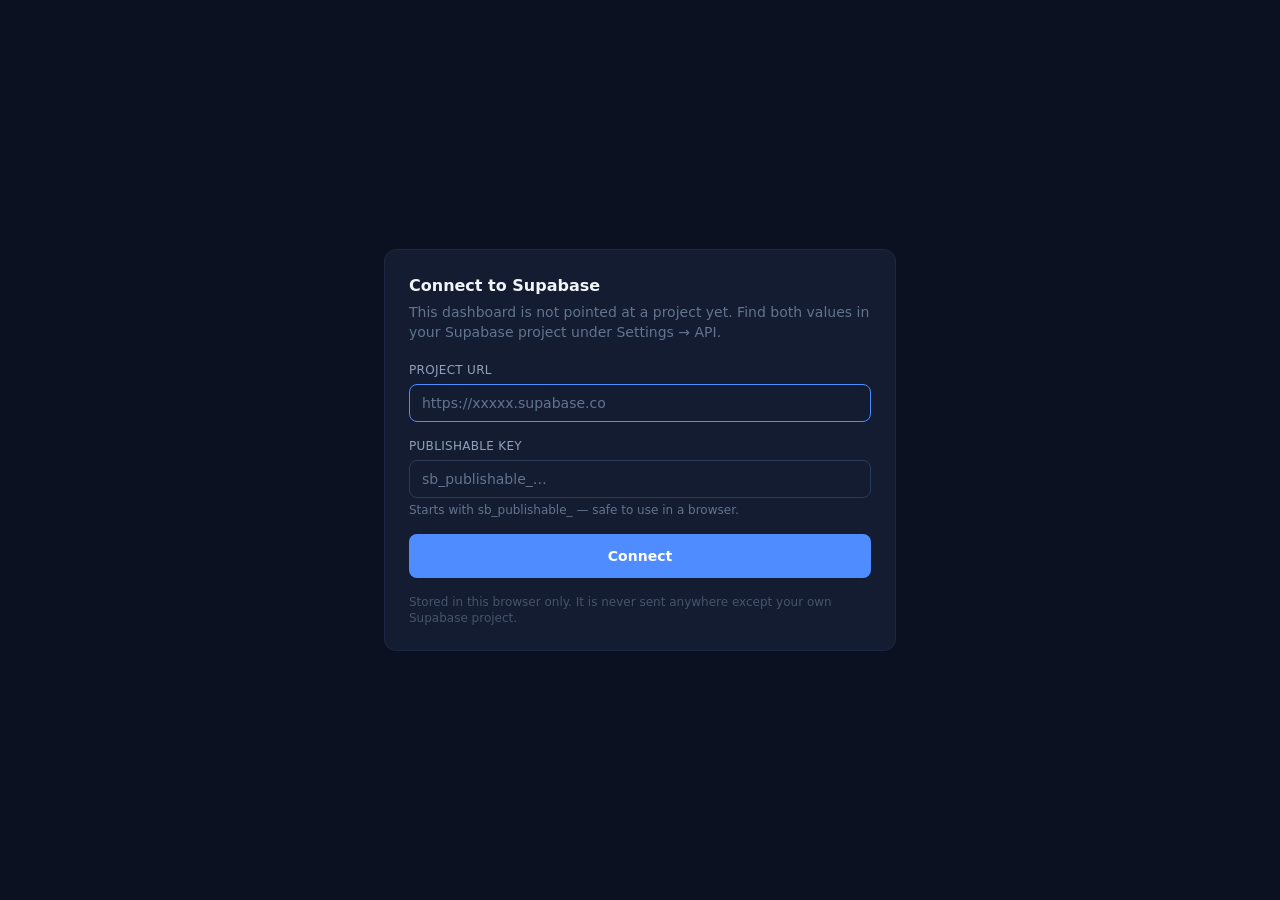
==== admin.html @ 42f09c5c "Deploy ProjectDrex AMS web build Co-Authored-By: Claude Opus 5 <noreply@anthropic.com>" ====
<!doctype html>
<html lang="en">
  <head>
    <meta charset="UTF-8" />
    <meta name="viewport" content="width=device-width, initial-scale=1.0" />
    <meta
      http-equiv="Content-Security-Policy"
      content="default-src 'self'; script-src 'self'; style-src 'self' 'unsafe-inline'; connect-src 'self' https://*.supabase.co wss://*.supabase.co; img-src 'self' data:;"
    />
    <title>ProjectDrex AMS — Admin</title>
    <script type="module" crossorigin src="./assets/main-Djv8rd4Y.js"></script>
    <link rel="stylesheet" crossorigin href="./assets/main-B3qZ2NRQ.css">
  </head>
  <body data-ams-mode="admin">
    <div id="root"></div>
  </body>
</html>
---- assets/main-B3qZ2NRQ.css ----
/*! tailwindcss v4.3.3 | MIT License | https://tailwindcss.com */
@layer properties{@supports (((-webkit-hyphens:none)) and (not (margin-trim:inline))) or ((-moz-orient:inline) and (not (color:rgb(from red r g b)))){*,:before,:after,::backdrop{--tw-space-y-reverse:0;--tw-border-style:solid;--tw-font-weight:initial;--tw-tracking:initial}}}@layer theme{:root,:host{--font-sans:"Inter", system-ui, -apple-system, "Segoe UI", sans-serif;--font-mono:ui-monospace, SFMono-Regular, Menlo, Monaco, Consolas, "Liberation Mono", "Courier New", monospace;--color-amber-200:oklch(92.4% .12 95.746);--color-amber-300:oklch(87.9% .169 91.605);--color-amber-400:oklch(82.8% .189 84.429);--color-amber-800:oklch(47.3% .137 46.201);--color-amber-950:oklch(27.9% .077 45.635);--color-emerald-200:oklch(90.5% .093 164.15);--color-emerald-300:oklch(84.5% .143 164.978);--color-emerald-400:oklch(76.5% .177 163.223);--color-emerald-500:oklch(69.6% .17 162.48);--color-emerald-600:oklch(59.6% .145 163.225);--color-emerald-800:oklch(43.2% .095 166.913);--color-emerald-950:oklch(26.2% .051 172.552);--color-sky-200:oklch(90.1% .058 230.902);--color-sky-300:oklch(82.8% .111 230.318);--color-sky-800:oklch(44.3% .11 240.79);--color-sky-950:oklch(29.3% .066 243.157);--color-rose-200:oklch(89.2% .058 10.001);--color-rose-400:oklch(71.2% .194 13.428);--color-rose-500:oklch(64.5% .246 16.439);--color-rose-600:oklch(58.6% .253 17.585);--color-rose-800:oklch(45.5% .188 13.697);--color-rose-950:oklch(27.1% .105 12.094);--color-slate-100:oklch(96.8% .007 247.896);--color-slate-200:oklch(92.9% .013 255.508);--color-slate-300:oklch(86.9% .022 252.894);--color-slate-400:oklch(70.4% .04 256.788);--color-slate-500:oklch(55.4% .046 257.417);--color-slate-600:oklch(44.6% .043 257.281);--color-slate-700:oklch(37.2% .044 257.287);--color-slate-800:oklch(27.9% .041 260.031);--color-black:#000;--color-white:#fff;--spacing:.25rem;--container-sm:24rem;--container-md:28rem;--container-lg:32rem;--container-2xl:42rem;--text-xs:.75rem;--text-xs--line-height:calc(1 / .75);--text-sm:.875rem;--text-sm--line-height:calc(1.25 / .875);--text-base:1rem;--text-base--line-height:calc(1.5 / 1);--text-lg:1.125rem;--text-lg--line-height:calc(1.75 / 1.125);--text-2xl:1.5rem;--text-2xl--line-height:calc(2 / 1.5);--text-3xl:1.875rem;--text-3xl--line-height:calc(2.25 / 1.875);--text-6xl:3.75rem;--text-6xl--line-height:1;--font-weight-light:300;--font-weight-medium:500;--font-weight-semibold:600;--font-weight-bold:700;--tracking-tight:-.025em;--tracking-wide:.025em;--tracking-widest:.1em;--radius-lg:.5rem;--radius-xl:.75rem;--default-transition-duration:.15s;--default-transition-timing-function:cubic-bezier(.4, 0, .2, 1);--default-font-family:var(--font-sans);--default-mono-font-family:var(--font-mono);--color-ink-950:#070b16;--color-ink-900:#0b1120;--color-ink-800:#131c31;--color-ink-700:#1d2942;--color-ink-600:#2b3a58;--color-accent:#4f8cff;--color-accent-soft:#1e3a6b}}@layer base{*,:after,:before,::backdrop{box-sizing:border-box;border:0 solid;margin:0;padding:0}::file-selector-button{box-sizing:border-box;border:0 solid;margin:0;padding:0}html,:host{-webkit-text-size-adjust:100%;tab-size:4;line-height:1.5;font-family:var(--default-font-family,-apple-system, BlinkMacSystemFont, "Segoe UI", Roboto, "Helvetica Neue", "Noto Sans", Arial, sans-serif, "Apple Color Emoji", "Segoe UI Emoji", "Segoe UI Symbol", "Noto Color Emoji");font-feature-settings:var(--default-font-feature-settings,normal);font-variation-settings:var(--default-font-variation-settings,normal);-webkit-tap-highlight-color:transparent}hr{height:0;color:inherit;border-top-width:1px}abbr:where([title]){-webkit-text-decoration:underline dotted;text-decoration:underline dotted}h1,h2,h3,h4,h5,h6{font-size:inherit;font-weight:inherit}a{color:inherit;-webkit-text-decoration:inherit;-webkit-text-decoration:inherit;-webkit-text-decoration:inherit;-webkit-text-decoration:inherit;text-decoration:inherit}b,strong{font-weight:bolder}code,kbd,samp,pre{font-family:var(--default-mono-font-family,ui-monospace, SFMono-Regular, Menlo, Monaco, Consolas, "Liberation Mono", "Courier New", monospace);font-feature-settings:var(--default-mono-font-feature-settings,normal);font-variation-settings:var(--default-mono-font-variation-settings,normal);font-size:1em}small{font-size:80%}sub,sup{vertical-align:baseline;font-size:75%;line-height:0;position:relative}sub{bottom:-.25em}sup{top:-.5em}table{text-indent:0;border-color:inherit;border-collapse:collapse}:-moz-focusring:where(:not(iframe)){outline:auto}progress{vertical-align:baseline}summary{display:list-item}ol,ul,menu{list-style:none}img,svg,video,canvas,audio,iframe,embed,object{vertical-align:middle;display:block}img,video{max-width:100%;height:auto}button,input,select,optgroup,textarea{font:inherit;font-feature-settings:inherit;font-variation-settings:inherit;letter-spacing:inherit;color:inherit;opacity:1;background-color:#0000;border-radius:0}::file-selector-button{font:inherit;font-feature-settings:inherit;font-variation-settings:inherit;letter-spacing:inherit;color:inherit;opacity:1;background-color:#0000;border-radius:0}:where(select:is([multiple],[size])) optgroup{font-weight:bolder}:where(select:is([multiple],[size])) optgroup option{padding-inline-start:20px}::file-selector-button{margin-inline-end:4px}::placeholder{opacity:1}@supports (not ((-webkit-appearance:-apple-pay-button))) or (contain-intrinsic-size:1px){::placeholder{color:currentColor}@supports (color:color-mix(in lab, red, red)){::placeholder{color:color-mix(in oklab, currentcolor 50%, transparent)}}}textarea{resize:vertical}::-webkit-search-decoration{-webkit-appearance:none}::-webkit-date-and-time-value{min-height:1lh;text-align:inherit}::-webkit-datetime-edit{display:inline-flex}::-webkit-datetime-edit-fields-wrapper{padding:0}::-webkit-datetime-edit{padding-block:0}::-webkit-datetime-edit-year-field{padding-block:0}::-webkit-datetime-edit-month-field{padding-block:0}::-webkit-datetime-edit-day-field{padding-block:0}::-webkit-datetime-edit-hour-field{padding-block:0}::-webkit-datetime-edit-minute-field{padding-block:0}::-webkit-datetime-edit-second-field{padding-block:0}::-webkit-datetime-edit-millisecond-field{padding-block:0}::-webkit-datetime-edit-meridiem-field{padding-block:0}::-webkit-calendar-picker-indicator{line-height:1}:-moz-ui-invalid{box-shadow:none}button,input:where([type=button],[type=reset],[type=submit]){appearance:button}::file-selector-button{appearance:button}::-webkit-inner-spin-button{height:auto}::-webkit-outer-spin-button{height:auto}[hidden]:where(:not([hidden=until-found])){display:none!important}}@layer components;@layer utilities{.visible{visibility:visible}.fixed{position:fixed}.relative{position:relative}.inset-0{inset:0}.z-50{z-index:50}.mx-auto{margin-inline:auto}.mt-1{margin-top:var(--spacing)}.mt-2{margin-top:calc(var(--spacing) * 2)}.mt-3{margin-top:calc(var(--spacing) * 3)}.mt-4{margin-top:calc(var(--spacing) * 4)}.mt-6{margin-top:calc(var(--spacing) * 6)}.mr-1{margin-right:var(--spacing)}.mr-2{margin-right:calc(var(--spacing) * 2)}.mb-1{margin-bottom:var(--spacing)}.mb-1\.5{margin-bottom:calc(var(--spacing) * 1.5)}.mb-3{margin-bottom:calc(var(--spacing) * 3)}.mb-4{margin-bottom:calc(var(--spacing) * 4)}.mb-5{margin-bottom:calc(var(--spacing) * 5)}.mb-6{margin-bottom:calc(var(--spacing) * 6)}.mb-8{margin-bottom:calc(var(--spacing) * 8)}.ml-1{margin-left:var(--spacing)}.ml-2{margin-left:calc(var(--spacing) * 2)}.ml-3{margin-left:calc(var(--spacing) * 3)}.block{display:block}.contents{display:contents}.flex{display:flex}.grid{display:grid}.table{display:table}.h-16{height:calc(var(--spacing) * 16)}.h-full{height:100%}.w-16{width:calc(var(--spacing) * 16)}.w-full{width:100%}.max-w-2xl{max-width:var(--container-2xl)}.max-w-lg{max-width:var(--container-lg)}.max-w-md{max-width:var(--container-md)}.max-w-sm{max-width:var(--container-sm)}.flex-1{flex:1}.border-collapse{border-collapse:collapse}.cursor-pointer{cursor:pointer}.list-inside{list-style-position:inside}.list-disc{list-style-type:disc}.grid-cols-2{grid-template-columns:repeat(2,minmax(0,1fr))}.grid-cols-4{grid-template-columns:repeat(4,minmax(0,1fr))}.grid-cols-5{grid-template-columns:repeat(5,minmax(0,1fr))}.flex-col{flex-direction:column}.items-center{align-items:center}.items-end{align-items:flex-end}.justify-between{justify-content:space-between}.justify-center{justify-content:center}.justify-end{justify-content:flex-end}.gap-1{gap:var(--spacing)}.gap-2{gap:calc(var(--spacing) * 2)}.gap-3{gap:calc(var(--spacing) * 3)}.gap-4{gap:calc(var(--spacing) * 4)}.gap-5{gap:calc(var(--spacing) * 5)}.gap-8{gap:calc(var(--spacing) * 8)}:where(.space-y-0\.5>:not(:last-child)){--tw-space-y-reverse:0;margin-block-start:calc(calc(var(--spacing) * .5) * var(--tw-space-y-reverse));margin-block-end:calc(calc(var(--spacing) * .5) * calc(1 - var(--tw-space-y-reverse)))}:where(.space-y-3>:not(:last-child)){--tw-space-y-reverse:0;margin-block-start:calc(calc(var(--spacing) * 3) * var(--tw-space-y-reverse));margin-block-end:calc(calc(var(--spacing) * 3) * calc(1 - var(--tw-space-y-reverse)))}:where(.space-y-4>:not(:last-child)){--tw-space-y-reverse:0;margin-block-start:calc(calc(var(--spacing) * 4) * var(--tw-space-y-reverse));margin-block-end:calc(calc(var(--spacing) * 4) * calc(1 - var(--tw-space-y-reverse)))}:where(.space-y-5>:not(:last-child)){--tw-space-y-reverse:0;margin-block-start:calc(calc(var(--spacing) * 5) * var(--tw-space-y-reverse));margin-block-end:calc(calc(var(--spacing) * 5) * calc(1 - var(--tw-space-y-reverse)))}.overflow-auto{overflow:auto}.overflow-hidden{overflow:hidden}.rounded{border-radius:.25rem}.rounded-full{border-radius:2147483647px}.rounded-lg{border-radius:var(--radius-lg)}.rounded-xl{border-radius:var(--radius-xl)}.border{border-style:var(--tw-border-style);border-width:1px}.border-t{border-top-style:var(--tw-border-style);border-top-width:1px}.border-t-2{border-top-style:var(--tw-border-style);border-top-width:2px}.border-b{border-bottom-style:var(--tw-border-style);border-bottom-width:1px}.border-amber-800{border-color:var(--color-amber-800)}.border-emerald-800{border-color:var(--color-emerald-800)}.border-ink-600{border-color:var(--color-ink-600)}.border-ink-700{border-color:var(--color-ink-700)}.border-ink-800{border-color:var(--color-ink-800)}.border-rose-800{border-color:var(--color-rose-800)}.border-sky-800{border-color:var(--color-sky-800)}.bg-accent{background-color:var(--color-accent)}.bg-accent-soft{background-color:var(--color-accent-soft)}.bg-amber-950{background-color:var(--color-amber-950)}.bg-amber-950\/50{background-color:#46190180}@supports (color:color-mix(in lab, red, red)){.bg-amber-950\/50{background-color:color-mix(in oklab, var(--color-amber-950) 50%, transparent)}}.bg-black\/60{background-color:#0009}@supports (color:color-mix(in lab, red, red)){.bg-black\/60{background-color:color-mix(in oklab, var(--color-black) 60%, transparent)}}.bg-emerald-600{background-color:var(--color-emerald-600)}.bg-emerald-600\/20{background-color:#00976733}@supports (color:color-mix(in lab, red, red)){.bg-emerald-600\/20{background-color:color-mix(in oklab, var(--color-emerald-600) 20%, transparent)}}.bg-emerald-950{background-color:var(--color-emerald-950)}.bg-emerald-950\/50{background-color:#002c2280}@supports (color:color-mix(in lab, red, red)){.bg-emerald-950\/50{background-color:color-mix(in oklab, var(--color-emerald-950) 50%, transparent)}}.bg-ink-700{background-color:var(--color-ink-700)}.bg-ink-800{background-color:var(--color-ink-800)}.bg-ink-900{background-color:var(--color-ink-900)}.bg-ink-950{background-color:var(--color-ink-950)}.bg-ink-950\/40{background-color:#070b1666}@supports (color:color-mix(in lab, red, red)){.bg-ink-950\/40{background-color:color-mix(in oklab, var(--color-ink-950) 40%, transparent)}}.bg-rose-600{background-color:var(--color-rose-600)}.bg-rose-950\/60{background-color:#4d021899}@supports (color:color-mix(in lab, red, red)){.bg-rose-950\/60{background-color:color-mix(in oklab, var(--color-rose-950) 60%, transparent)}}.bg-sky-950{background-color:var(--color-sky-950)}.bg-sky-950\/50{background-color:#052f4a80}@supports (color:color-mix(in lab, red, red)){.bg-sky-950\/50{background-color:color-mix(in oklab, var(--color-sky-950) 50%, transparent)}}.bg-slate-800{background-color:var(--color-slate-800)}.p-3{padding:calc(var(--spacing) * 3)}.p-4{padding:calc(var(--spacing) * 4)}.p-6{padding:calc(var(--spacing) * 6)}.p-8{padding:calc(var(--spacing) * 8)}.px-1\.5{padding-inline:calc(var(--spacing) * 1.5)}.px-2{padding-inline:calc(var(--spacing) * 2)}.px-3{padding-inline:calc(var(--spacing) * 3)}.px-4{padding-inline:calc(var(--spacing) * 4)}.px-6{padding-inline:calc(var(--spacing) * 6)}.px-8{padding-inline:calc(var(--spacing) * 8)}.py-0\.5{padding-block:calc(var(--spacing) * .5)}.py-1\.5{padding-block:calc(var(--spacing) * 1.5)}.py-2{padding-block:calc(var(--spacing) * 2)}.py-3{padding-block:calc(var(--spacing) * 3)}.py-4{padding-block:calc(var(--spacing) * 4)}.py-5{padding-block:calc(var(--spacing) * 5)}.py-10{padding-block:calc(var(--spacing) * 10)}.text-center{text-align:center}.text-left{text-align:left}.text-right{text-align:right}.font-mono{font-family:var(--font-mono)}.text-2xl{font-size:var(--text-2xl);line-height:var(--tw-leading,var(--text-2xl--line-height))}.text-3xl{font-size:var(--text-3xl);line-height:var(--tw-leading,var(--text-3xl--line-height))}.text-6xl{font-size:var(--text-6xl);line-height:var(--tw-leading,var(--text-6xl--line-height))}.text-base{font-size:var(--text-base);line-height:var(--tw-leading,var(--text-base--line-height))}.text-lg{font-size:var(--text-lg);line-height:var(--tw-leading,var(--text-lg--line-height))}.text-sm{font-size:var(--text-sm);line-height:var(--tw-leading,var(--text-sm--line-height))}.text-xs{font-size:var(--text-xs);line-height:var(--tw-leading,var(--text-xs--line-height))}.font-bold{--tw-font-weight:var(--font-weight-bold);font-weight:var(--font-weight-bold)}.font-light{--tw-font-weight:var(--font-weight-light);font-weight:var(--font-weight-light)}.font-medium{--tw-font-weight:var(--font-weight-medium);font-weight:var(--font-weight-medium)}.font-semibold{--tw-font-weight:var(--font-weight-semibold);font-weight:var(--font-weight-semibold)}.tracking-\[0\.2em\]{--tw-tracking:.2em;letter-spacing:.2em}.tracking-\[0\.25em\]{--tw-tracking:.25em;letter-spacing:.25em}.tracking-tight{--tw-tracking:var(--tracking-tight);letter-spacing:var(--tracking-tight)}.tracking-wide{--tw-tracking:var(--tracking-wide);letter-spacing:var(--tracking-wide)}.tracking-widest{--tw-tracking:var(--tracking-widest);letter-spacing:var(--tracking-widest)}.break-all{word-break:break-all}.whitespace-nowrap{white-space:nowrap}.text-accent{color:var(--color-accent)}.text-amber-200{color:var(--color-amber-200)}.text-amber-300{color:var(--color-amber-300)}.text-amber-400{color:var(--color-amber-400)}.text-emerald-200{color:var(--color-emerald-200)}.text-emerald-300{color:var(--color-emerald-300)}.text-emerald-400{color:var(--color-emerald-400)}.text-rose-200{color:var(--color-rose-200)}.text-rose-400{color:var(--color-rose-400)}.text-sky-200{color:var(--color-sky-200)}.text-sky-300{color:var(--color-sky-300)}.text-slate-100{color:var(--color-slate-100)}.text-slate-200{color:var(--color-slate-200)}.text-slate-300{color:var(--color-slate-300)}.text-slate-400{color:var(--color-slate-400)}.text-slate-500{color:var(--color-slate-500)}.text-slate-600{color:var(--color-slate-600)}.text-slate-700{color:var(--color-slate-700)}.text-white{color:var(--color-white)}.uppercase{text-transform:uppercase}.accent-accent{accent-color:var(--color-accent)}.transition-colors{transition-property:color,background-color,border-color,outline-color,text-decoration-color,fill,stroke,--tw-gradient-from,--tw-gradient-via,--tw-gradient-to;transition-timing-function:var(--tw-ease,var(--default-transition-timing-function));transition-duration:var(--tw-duration,var(--default-transition-duration))}.outline-none{--tw-outline-style:none;outline-style:none}.placeholder\:text-slate-500::placeholder{color:var(--color-slate-500)}@media (hover:hover){.hover\:bg-\[\#6b9dff\]:hover{background-color:#6b9dff}.hover\:bg-emerald-500:hover{background-color:var(--color-emerald-500)}.hover\:bg-ink-600:hover{background-color:var(--color-ink-600)}.hover\:bg-ink-700\/50:hover{background-color:#1d294280}@supports (color:color-mix(in lab, red, red)){.hover\:bg-ink-700\/50:hover{background-color:color-mix(in oklab, var(--color-ink-700) 50%, transparent)}}.hover\:bg-rose-500:hover{background-color:var(--color-rose-500)}.hover\:text-slate-200:hover{color:var(--color-slate-200)}.hover\:underline:hover{text-decoration-line:underline}}.focus\:border-accent:focus{border-color:var(--color-accent)}.disabled\:cursor-not-allowed:disabled{cursor:not-allowed}.disabled\:opacity-40:disabled{opacity:.4}}html,body,#root{height:100%}body{background:var(--color-ink-900);color:#e6ecf8;font-family:var(--font-sans);-webkit-font-smoothing:antialiased;-webkit-user-select:none;user-select:none;margin:0}input,textarea,select{-webkit-user-select:text;user-select:text}.tnum{font-variant-numeric:tabular-nums}@property --tw-space-y-reverse{syntax:"*";inherits:false;initial-value:0}@property --tw-border-style{syntax:"*";inherits:false;initial-value:solid}@property --tw-font-weight{syntax:"*";inherits:false}@property --tw-tracking{syntax:"*";inherits:false}
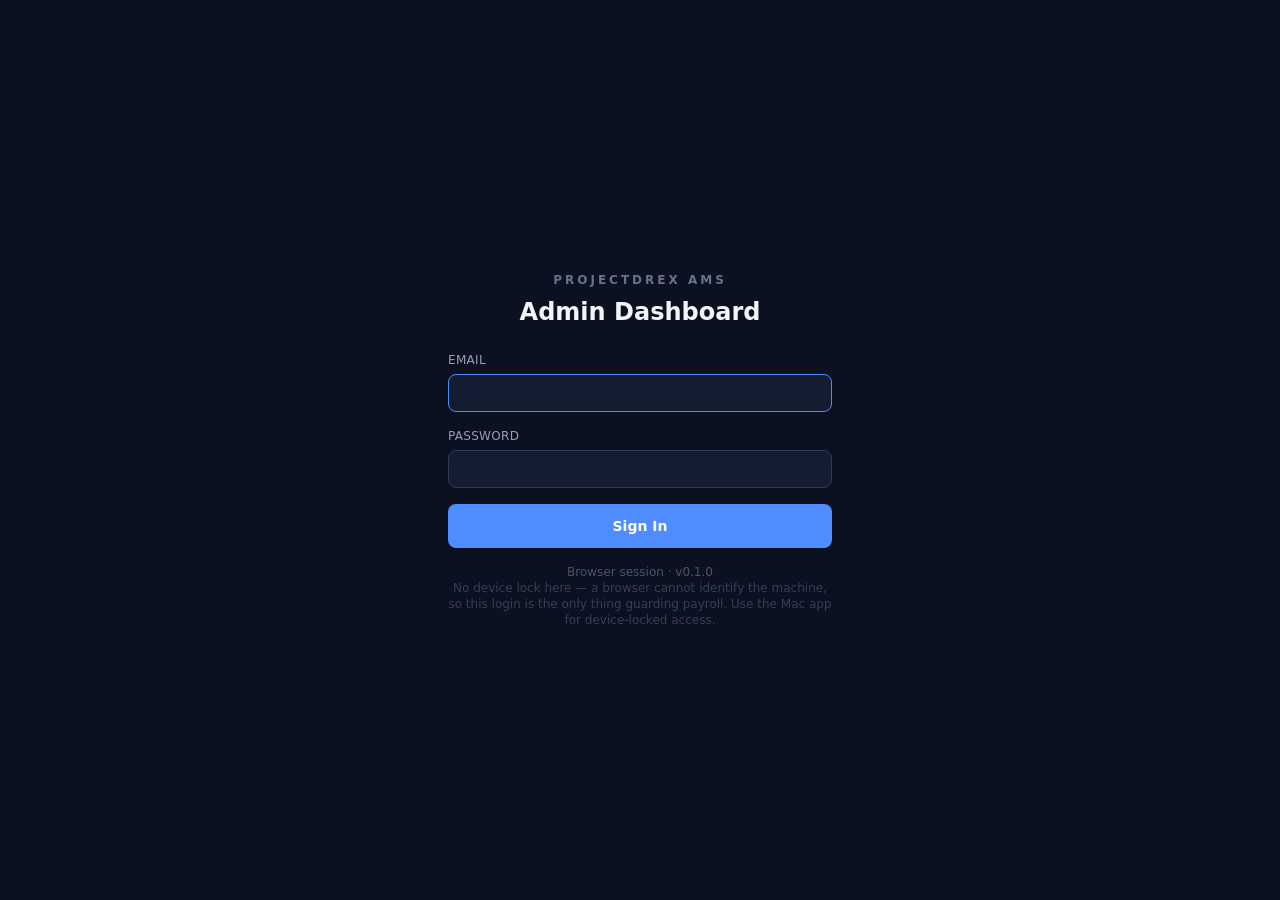
==== commit bd01a155: "Point the hosted build at the projectdrex-ams project Bakes in the project URL and publishable key s" ====
--- a/admin.html
+++ b/admin.html
@@ -8,7 +8,7 @@
       content="default-src 'self'; script-src 'self'; style-src 'self' 'unsafe-inline'; connect-src 'self' https://*.supabase.co wss://*.supabase.co; img-src 'self' data:;"
     />
     <title>ProjectDrex AMS — Admin</title>
-    <script type="module" crossorigin src="./assets/main-Djv8rd4Y.js"></script>
+    <script type="module" crossorigin src="./assets/main-DpuJnObT.js"></script>
     <link rel="stylesheet" crossorigin href="./assets/main-B3qZ2NRQ.css">
   </head>
   <body data-ams-mode="admin">
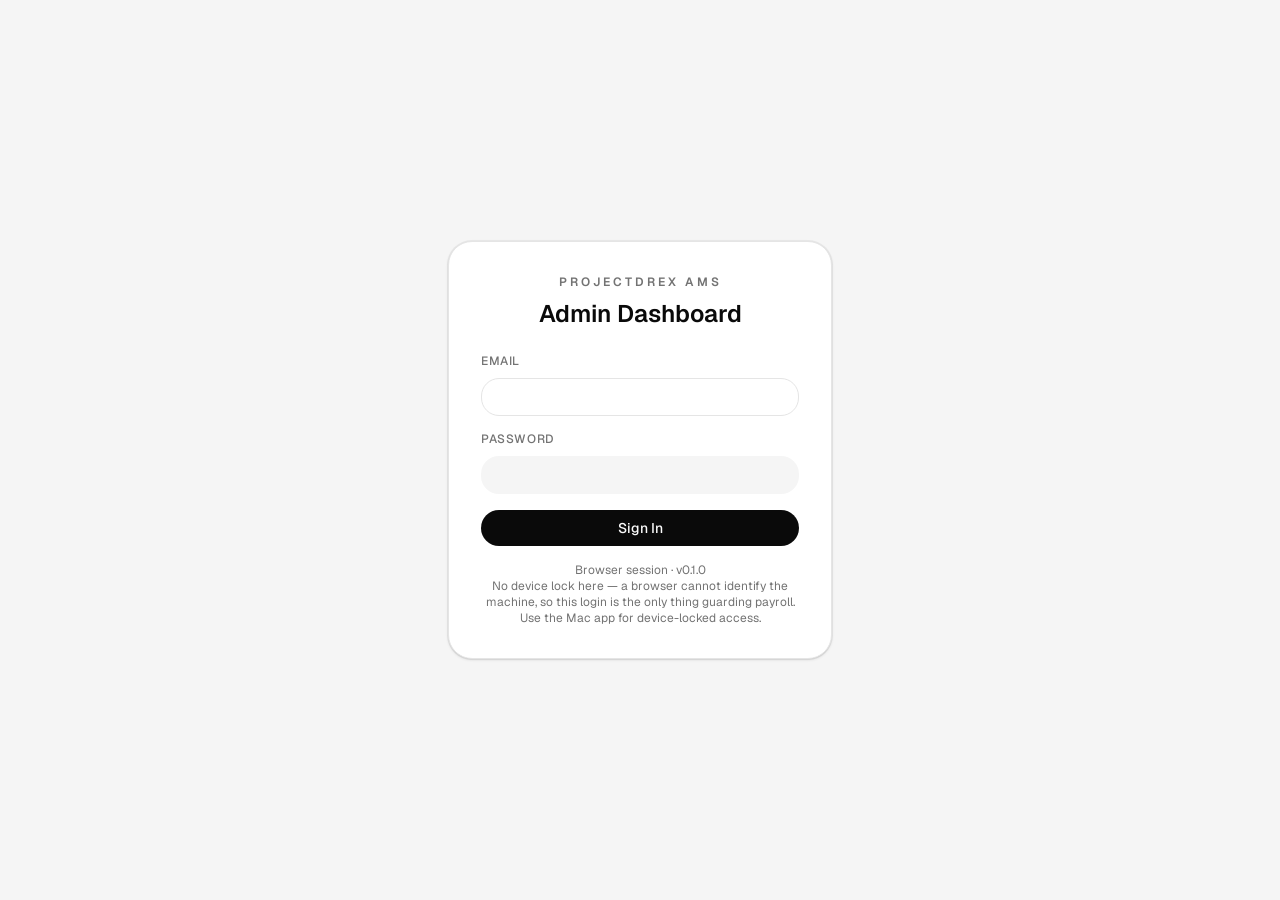
==== commit b9fb90a9: "Restyle to the Refero "Ui" monochromatic system Co-Authored-By: Claude Opus 5 <noreply@anthropic.com" ====
--- a/admin.html
+++ b/admin.html
@@ -8,8 +8,8 @@
       content="default-src 'self'; script-src 'self'; style-src 'self' 'unsafe-inline'; connect-src 'self' https://*.supabase.co wss://*.supabase.co; img-src 'self' data:;"
     />
     <title>ProjectDrex AMS — Admin</title>
-    <script type="module" crossorigin src="./assets/main-DpuJnObT.js"></script>
-    <link rel="stylesheet" crossorigin href="./assets/main-B3qZ2NRQ.css">
+    <script type="module" crossorigin src="./assets/main-BJzwP4fC.js"></script>
+    <link rel="stylesheet" crossorigin href="./assets/main-B3UZcov4.css">
   </head>
   <body data-ams-mode="admin">
     <div id="root"></div>
--- a/assets/main-B3UZcov4.css
+++ b/assets/main-B3UZcov4.css
@@ -0,0 +1,2 @@
+/*! tailwindcss v4.3.3 | MIT License | https://tailwindcss.com */
+@layer properties{@supports (((-webkit-hyphens:none)) and (not (margin-trim:inline))) or ((-moz-orient:inline) and (not (color:rgb(from red r g b)))){*,:before,:after,::backdrop{--tw-space-y-reverse:0;--tw-border-style:solid;--tw-font-weight:initial;--tw-tracking:initial;--tw-shadow:0 0 #0000;--tw-shadow-color:initial;--tw-shadow-alpha:100%;--tw-inset-shadow:0 0 #0000;--tw-inset-shadow-color:initial;--tw-inset-shadow-alpha:100%;--tw-ring-color:initial;--tw-ring-shadow:0 0 #0000;--tw-inset-ring-color:initial;--tw-inset-ring-shadow:0 0 #0000;--tw-ring-inset:initial;--tw-ring-offset-width:0px;--tw-ring-offset-color:#fff;--tw-ring-offset-shadow:0 0 #0000;--tw-outline-style:solid}}}@font-face{font-family:Geist Variable;font-style:normal;font-display:swap;font-weight:100 900;src:url(./geist-cyrillic-ext-wght-normal-DjL33-gN.woff2)format("woff2-variations");unicode-range:U+460-52F,U+1C80-1C8A,U+20B4,U+2DE0-2DFF,U+A640-A69F,U+FE2E-FE2F}@font-face{font-family:Geist Variable;font-style:normal;font-display:swap;font-weight:100 900;src:url(./geist-cyrillic-wght-normal-BEAKL7Jp.woff2)format("woff2-variations");unicode-range:U+301,U+400-45F,U+490-491,U+4B0-4B1,U+2116}@font-face{font-family:Geist Variable;font-style:normal;font-display:swap;font-weight:100 900;src:url(./geist-vietnamese-wght-normal-6IgcOCM7.woff2)format("woff2-variations");unicode-range:U+102-103,U+110-111,U+128-129,U+168-169,U+1A0-1A1,U+1AF-1B0,U+300-301,U+303-304,U+308-309,U+323,U+329,U+1EA0-1EF9,U+20AB}@font-face{font-family:Geist Variable;font-style:normal;font-display:swap;font-weight:100 900;src:url(./geist-latin-ext-wght-normal-DC-KSUi6.woff2)format("woff2-variations");unicode-range:U+100-2BA,U+2BD-2C5,U+2C7-2CC,U+2CE-2D7,U+2DD-2FF,U+304,U+308,U+329,U+1D00-1DBF,U+1E00-1E9F,U+1EF2-1EFF,U+2020,U+20A0-20AB,U+20AD-20C0,U+2113,U+2C60-2C7F,U+A720-A7FF}@font-face{font-family:Geist Variable;font-style:normal;font-display:swap;font-weight:100 900;src:url(./geist-latin-wght-normal-BgDaEnEv.woff2)format("woff2-variations");unicode-range:U+??,U+131,U+152-153,U+2BB-2BC,U+2C6,U+2DA,U+2DC,U+304,U+308,U+329,U+2000-206F,U+20AC,U+2122,U+2191,U+2193,U+2212,U+2215,U+FEFF,U+FFFD}@layer theme{:root,:host{--font-sans:"Geist Variable", Geist, Inter, -apple-system, BlinkMacSystemFont, "Segoe UI", sans-serif;--font-mono:ui-monospace, SFMono-Regular, Menlo, Monaco, Consolas, "Liberation Mono", "Courier New", monospace;--color-black:#000;--spacing:.25rem;--container-sm:24rem;--container-md:28rem;--container-lg:32rem;--container-2xl:42rem;--text-xs:.75rem;--text-xs--line-height:calc(1 / .75);--text-sm:.875rem;--text-sm--line-height:calc(1.25 / .875);--text-base:1rem;--text-base--line-height:calc(1.5 / 1);--text-lg:1.125rem;--text-lg--line-height:calc(1.75 / 1.125);--text-2xl:1.5rem;--text-2xl--line-height:calc(2 / 1.5);--font-weight-medium:500;--font-weight-semibold:600;--font-weight-bold:700;--tracking-wide:.025em;--radius-lg:.5rem;--default-transition-duration:.15s;--default-transition-timing-function:cubic-bezier(.4, 0, .2, 1);--default-font-family:var(--font-sans);--default-mono-font-family:var(--font-mono);--color-canvas:#f5f5f5;--color-paper:#fff;--color-surface-alt:#fafafa;--color-ink:#0a0a0a;--color-ink-soft:#171717;--color-mid:#737373;--color-hairline:#e5e5e5;--color-ember:#e7000b;--radius-control:18px;--radius-card:24px;--radius-nested:10px}}@layer base{*,:after,:before,::backdrop{box-sizing:border-box;border:0 solid;margin:0;padding:0}::file-selector-button{box-sizing:border-box;border:0 solid;margin:0;padding:0}html,:host{-webkit-text-size-adjust:100%;tab-size:4;line-height:1.5;font-family:var(--default-font-family,-apple-system, BlinkMacSystemFont, "Segoe UI", Roboto, "Helvetica Neue", "Noto Sans", Arial, sans-serif, "Apple Color Emoji", "Segoe UI Emoji", "Segoe UI Symbol", "Noto Color Emoji");font-feature-settings:var(--default-font-feature-settings,normal);font-variation-settings:var(--default-font-variation-settings,normal);-webkit-tap-highlight-color:transparent}hr{height:0;color:inherit;border-top-width:1px}abbr:where([title]){-webkit-text-decoration:underline dotted;text-decoration:underline dotted}h1,h2,h3,h4,h5,h6{font-size:inherit;font-weight:inherit}a{color:inherit;-webkit-text-decoration:inherit;-webkit-text-decoration:inherit;-webkit-text-decoration:inherit;-webkit-text-decoration:inherit;text-decoration:inherit}b,strong{font-weight:bolder}code,kbd,samp,pre{font-family:var(--default-mono-font-family,ui-monospace, SFMono-Regular, Menlo, Monaco, Consolas, "Liberation Mono", "Courier New", monospace);font-feature-settings:var(--default-mono-font-feature-settings,normal);font-variation-settings:var(--default-mono-font-variation-settings,normal);font-size:1em}small{font-size:80%}sub,sup{vertical-align:baseline;font-size:75%;line-height:0;position:relative}sub{bottom:-.25em}sup{top:-.5em}table{text-indent:0;border-color:inherit;border-collapse:collapse}:-moz-focusring:where(:not(iframe)){outline:auto}progress{vertical-align:baseline}summary{display:list-item}ol,ul,menu{list-style:none}img,svg,video,canvas,audio,iframe,embed,object{vertical-align:middle;display:block}img,video{max-width:100%;height:auto}button,input,select,optgroup,textarea{font:inherit;font-feature-settings:inherit;font-variation-settings:inherit;letter-spacing:inherit;color:inherit;opacity:1;background-color:#0000;border-radius:0}::file-selector-button{font:inherit;font-feature-settings:inherit;font-variation-settings:inherit;letter-spacing:inherit;color:inherit;opacity:1;background-color:#0000;border-radius:0}:where(select:is([multiple],[size])) optgroup{font-weight:bolder}:where(select:is([multiple],[size])) optgroup option{padding-inline-start:20px}::file-selector-button{margin-inline-end:4px}::placeholder{opacity:1}@supports (not ((-webkit-appearance:-apple-pay-button))) or (contain-intrinsic-size:1px){::placeholder{color:currentColor}@supports (color:color-mix(in lab, red, red)){::placeholder{color:color-mix(in oklab, currentcolor 50%, transparent)}}}textarea{resize:vertical}::-webkit-search-decoration{-webkit-appearance:none}::-webkit-date-and-time-value{min-height:1lh;text-align:inherit}::-webkit-datetime-edit{display:inline-flex}::-webkit-datetime-edit-fields-wrapper{padding:0}::-webkit-datetime-edit{padding-block:0}::-webkit-datetime-edit-year-field{padding-block:0}::-webkit-datetime-edit-month-field{padding-block:0}::-webkit-datetime-edit-day-field{padding-block:0}::-webkit-datetime-edit-hour-field{padding-block:0}::-webkit-datetime-edit-minute-field{padding-block:0}::-webkit-datetime-edit-second-field{padding-block:0}::-webkit-datetime-edit-millisecond-field{padding-block:0}::-webkit-datetime-edit-meridiem-field{padding-block:0}::-webkit-calendar-picker-indicator{line-height:1}:-moz-ui-invalid{box-shadow:none}button,input:where([type=button],[type=reset],[type=submit]){appearance:button}::file-selector-button{appearance:button}::-webkit-inner-spin-button{height:auto}::-webkit-outer-spin-button{height:auto}[hidden]:where(:not([hidden=until-found])){display:none!important}html,body,#root{height:100%}body{background:var(--color-canvas);color:var(--color-ink);font-family:var(--font-sans);-webkit-font-smoothing:antialiased;font-feature-settings:"ss01" on, "cv11" on;-webkit-user-select:none;user-select:none;margin:0;font-size:14px;line-height:1.43}input,textarea,select{-webkit-user-select:text;user-select:text;font-family:inherit}}@layer components;@layer utilities{.visible{visibility:visible}.fixed{position:fixed}.relative{position:relative}.inset-0{inset:0}.z-50{z-index:50}.mx-auto{margin-inline:auto}.mt-0\.5{margin-top:calc(var(--spacing) * .5)}.mt-1{margin-top:var(--spacing)}.mt-1\.5{margin-top:calc(var(--spacing) * 1.5)}.mt-2{margin-top:calc(var(--spacing) * 2)}.mt-3{margin-top:calc(var(--spacing) * 3)}.mt-4{margin-top:calc(var(--spacing) * 4)}.mt-6{margin-top:calc(var(--spacing) * 6)}.mr-2{margin-right:calc(var(--spacing) * 2)}.mb-1{margin-bottom:var(--spacing)}.mb-2{margin-bottom:calc(var(--spacing) * 2)}.mb-3{margin-bottom:calc(var(--spacing) * 3)}.mb-4{margin-bottom:calc(var(--spacing) * 4)}.mb-5{margin-bottom:calc(var(--spacing) * 5)}.mb-6{margin-bottom:calc(var(--spacing) * 6)}.mb-10{margin-bottom:calc(var(--spacing) * 10)}.ml-1{margin-left:var(--spacing)}.ml-2{margin-left:calc(var(--spacing) * 2)}.ml-3{margin-left:calc(var(--spacing) * 3)}.block{display:block}.contents{display:contents}.flex{display:flex}.grid{display:grid}.inline-flex{display:inline-flex}.table{display:table}.h-9{height:calc(var(--spacing) * 9)}.h-12{height:calc(var(--spacing) * 12)}.h-16{height:calc(var(--spacing) * 16)}.h-full{height:100%}.w-16{width:calc(var(--spacing) * 16)}.w-full{width:100%}.max-w-2xl{max-width:var(--container-2xl)}.max-w-lg{max-width:var(--container-lg)}.max-w-md{max-width:var(--container-md)}.max-w-sm{max-width:var(--container-sm)}.flex-1{flex:1}.border-collapse{border-collapse:collapse}.cursor-pointer{cursor:pointer}.list-inside{list-style-position:inside}.list-disc{list-style-type:disc}.grid-cols-2{grid-template-columns:repeat(2,minmax(0,1fr))}.grid-cols-4{grid-template-columns:repeat(4,minmax(0,1fr))}.grid-cols-5{grid-template-columns:repeat(5,minmax(0,1fr))}.flex-col{flex-direction:column}.flex-wrap{flex-wrap:wrap}.items-center{align-items:center}.items-end{align-items:flex-end}.justify-between{justify-content:space-between}.justify-center{justify-content:center}.justify-end{justify-content:flex-end}.gap-1{gap:var(--spacing)}.gap-2{gap:calc(var(--spacing) * 2)}.gap-3{gap:calc(var(--spacing) * 3)}.gap-4{gap:calc(var(--spacing) * 4)}.gap-5{gap:calc(var(--spacing) * 5)}.gap-8{gap:calc(var(--spacing) * 8)}:where(.space-y-0\.5>:not(:last-child)){--tw-space-y-reverse:0;margin-block-start:calc(calc(var(--spacing) * .5) * var(--tw-space-y-reverse));margin-block-end:calc(calc(var(--spacing) * .5) * calc(1 - var(--tw-space-y-reverse)))}:where(.space-y-3>:not(:last-child)){--tw-space-y-reverse:0;margin-block-start:calc(calc(var(--spacing) * 3) * var(--tw-space-y-reverse));margin-block-end:calc(calc(var(--spacing) * 3) * calc(1 - var(--tw-space-y-reverse)))}:where(.space-y-4>:not(:last-child)){--tw-space-y-reverse:0;margin-block-start:calc(calc(var(--spacing) * 4) * var(--tw-space-y-reverse));margin-block-end:calc(calc(var(--spacing) * 4) * calc(1 - var(--tw-space-y-reverse)))}:where(.space-y-5>:not(:last-child)){--tw-space-y-reverse:0;margin-block-start:calc(calc(var(--spacing) * 5) * var(--tw-space-y-reverse));margin-block-end:calc(calc(var(--spacing) * 5) * calc(1 - var(--tw-space-y-reverse)))}.overflow-auto{overflow:auto}.overflow-hidden{overflow:hidden}.rounded{border-radius:.25rem}.rounded-\[18px\]{border-radius:18px}.rounded-full{border-radius:2147483647px}.rounded-lg{border-radius:var(--radius-lg)}.border{border-style:var(--tw-border-style);border-width:1px}.border-t{border-top-style:var(--tw-border-style);border-top-width:1px}.border-t-2{border-top-style:var(--tw-border-style);border-top-width:2px}.border-b{border-bottom-style:var(--tw-border-style);border-bottom-width:1px}.border-ember\/25{border-color:#e7000b40}@supports (color:color-mix(in lab, red, red)){.border-ember\/25{border-color:color-mix(in oklab, var(--color-ember) 25%, transparent)}}.border-ember\/30{border-color:#e7000b4d}@supports (color:color-mix(in lab, red, red)){.border-ember\/30{border-color:color-mix(in oklab, var(--color-ember) 30%, transparent)}}.border-hairline{border-color:var(--color-hairline)}.border-transparent{border-color:#0000}.bg-black\/60{background-color:#0009}@supports (color:color-mix(in lab, red, red)){.bg-black\/60{background-color:color-mix(in oklab, var(--color-black) 60%, transparent)}}.bg-canvas{background-color:var(--color-canvas)}.bg-ember\/5{background-color:#e7000b0d}@supports (color:color-mix(in lab, red, red)){.bg-ember\/5{background-color:color-mix(in oklab, var(--color-ember) 5%, transparent)}}.bg-ink{background-color:var(--color-ink)}.bg-ink-soft{background-color:var(--color-ink-soft)}.bg-paper{background-color:var(--color-paper)}.bg-surface-alt{background-color:var(--color-surface-alt)}.bg-transparent{background-color:#0000}.p-3{padding:calc(var(--spacing) * 3)}.p-4{padding:calc(var(--spacing) * 4)}.p-6{padding:calc(var(--spacing) * 6)}.p-8{padding:calc(var(--spacing) * 8)}.px-2{padding-inline:calc(var(--spacing) * 2)}.px-3{padding-inline:calc(var(--spacing) * 3)}.px-3\.5{padding-inline:calc(var(--spacing) * 3.5)}.px-4{padding-inline:calc(var(--spacing) * 4)}.px-6{padding-inline:calc(var(--spacing) * 6)}.px-8{padding-inline:calc(var(--spacing) * 8)}.py-0\.5{padding-block:calc(var(--spacing) * .5)}.py-1\.5{padding-block:calc(var(--spacing) * 1.5)}.py-2{padding-block:calc(var(--spacing) * 2)}.py-3{padding-block:calc(var(--spacing) * 3)}.py-4{padding-block:calc(var(--spacing) * 4)}.py-6{padding-block:calc(var(--spacing) * 6)}.py-10{padding-block:calc(var(--spacing) * 10)}.text-center{text-align:center}.text-left{text-align:left}.text-right{text-align:right}.font-mono{font-family:var(--font-mono)}.text-display{letter-spacing:-2.4px;font-size:48px;font-weight:600;line-height:1.1}.text-heading{letter-spacing:-.75px;font-size:30px;font-weight:600;line-height:1.2}.text-heading-sm{letter-spacing:-.6px;font-size:24px;font-weight:600;line-height:1.33}.text-caption{letter-spacing:.6px;font-size:12px;line-height:1.33}.text-2xl{font-size:var(--text-2xl);line-height:var(--tw-leading,var(--text-2xl--line-height))}.text-base{font-size:var(--text-base);line-height:var(--tw-leading,var(--text-base--line-height))}.text-lg{font-size:var(--text-lg);line-height:var(--tw-leading,var(--text-lg--line-height))}.text-sm{font-size:var(--text-sm);line-height:var(--tw-leading,var(--text-sm--line-height))}.text-xs{font-size:var(--text-xs);line-height:var(--tw-leading,var(--text-xs--line-height))}.text-\[12px\]{font-size:12px}.text-\[14px\]{font-size:14px}.text-\[15px\]{font-size:15px}.text-\[18px\]{font-size:18px}.text-\[28px\]{font-size:28px}.font-bold{--tw-font-weight:var(--font-weight-bold);font-weight:var(--font-weight-bold)}.font-medium{--tw-font-weight:var(--font-weight-medium);font-weight:var(--font-weight-medium)}.font-semibold{--tw-font-weight:var(--font-weight-semibold);font-weight:var(--font-weight-semibold)}.tracking-\[0\.15em\]{--tw-tracking:.15em;letter-spacing:.15em}.tracking-\[0\.25em\]{--tw-tracking:.25em;letter-spacing:.25em}.tracking-wide{--tw-tracking:var(--tracking-wide);letter-spacing:var(--tracking-wide)}.break-all{word-break:break-all}.whitespace-nowrap{white-space:nowrap}.text-ember{color:var(--color-ember)}.text-ink{color:var(--color-ink)}.text-ink-soft{color:var(--color-ink-soft)}.text-mid{color:var(--color-mid)}.text-paper{color:var(--color-paper)}.text-surface-alt{color:var(--color-surface-alt)}.capitalize{text-transform:capitalize}.uppercase{text-transform:uppercase}.tnum{font-variant-numeric:tabular-nums}.accent-ink{accent-color:var(--color-ink)}.shadow{--tw-shadow:0 1px 3px 0 var(--tw-shadow-color,#0000001a), 0 1px 2px -1px var(--tw-shadow-color,#0000001a);box-shadow:var(--tw-inset-shadow), var(--tw-inset-ring-shadow), var(--tw-ring-offset-shadow), var(--tw-ring-shadow), var(--tw-shadow)}.card-elevation{box-shadow:0 0 0 1px #1717170d,0 1px 3px #0000001a,0 1px 2px -1px #0000001a}.outline{outline-style:var(--tw-outline-style);outline-width:1px}.transition-colors{transition-property:color,background-color,border-color,outline-color,text-decoration-color,fill,stroke,--tw-gradient-from,--tw-gradient-via,--tw-gradient-to;transition-timing-function:var(--tw-ease,var(--default-transition-timing-function));transition-duration:var(--tw-duration,var(--default-transition-duration))}.outline-none{--tw-outline-style:none;outline-style:none}.placeholder\:text-mid::placeholder{color:var(--color-mid)}@media (hover:hover){.hover\:bg-canvas:hover{background-color:var(--color-canvas)}.hover\:bg-ember\/5:hover{background-color:#e7000b0d}@supports (color:color-mix(in lab, red, red)){.hover\:bg-ember\/5:hover{background-color:color-mix(in oklab, var(--color-ember) 5%, transparent)}}.hover\:bg-hairline:hover{background-color:var(--color-hairline)}.hover\:bg-ink-soft:hover{background-color:var(--color-ink-soft)}.hover\:bg-surface-alt:hover{background-color:var(--color-surface-alt)}.hover\:text-ink:hover{color:var(--color-ink)}.hover\:underline:hover{text-decoration-line:underline}}.focus\:border-hairline:focus{border-color:var(--color-hairline)}.focus\:bg-paper:focus{background-color:var(--color-paper)}.disabled\:cursor-not-allowed:disabled{cursor:not-allowed}.disabled\:opacity-40:disabled{opacity:.4}}@property --tw-space-y-reverse{syntax:"*";inherits:false;initial-value:0}@property --tw-border-style{syntax:"*";inherits:false;initial-value:solid}@property --tw-font-weight{syntax:"*";inherits:false}@property --tw-tracking{syntax:"*";inherits:false}@property --tw-shadow{syntax:"*";inherits:false;initial-value:0 0 #0000}@property --tw-shadow-color{syntax:"*";inherits:false}@property --tw-shadow-alpha{syntax:"<percentage>";inherits:false;initial-value:100%}@property --tw-inset-shadow{syntax:"*";inherits:false;initial-value:0 0 #0000}@property --tw-inset-shadow-color{syntax:"*";inherits:false}@property --tw-inset-shadow-alpha{syntax:"<percentage>";inherits:false;initial-value:100%}@property --tw-ring-color{syntax:"*";inherits:false}@property --tw-ring-shadow{syntax:"*";inherits:false;initial-value:0 0 #0000}@property --tw-inset-ring-color{syntax:"*";inherits:false}@property --tw-inset-ring-shadow{syntax:"*";inherits:false;initial-value:0 0 #0000}@property --tw-ring-inset{syntax:"*";inherits:false}@property --tw-ring-offset-width{syntax:"<length>";inherits:false;initial-value:0}@property --tw-ring-offset-color{syntax:"*";inherits:false;initial-value:#fff}@property --tw-ring-offset-shadow{syntax:"*";inherits:false;initial-value:0 0 #0000}@property --tw-outline-style{syntax:"*";inherits:false;initial-value:solid}
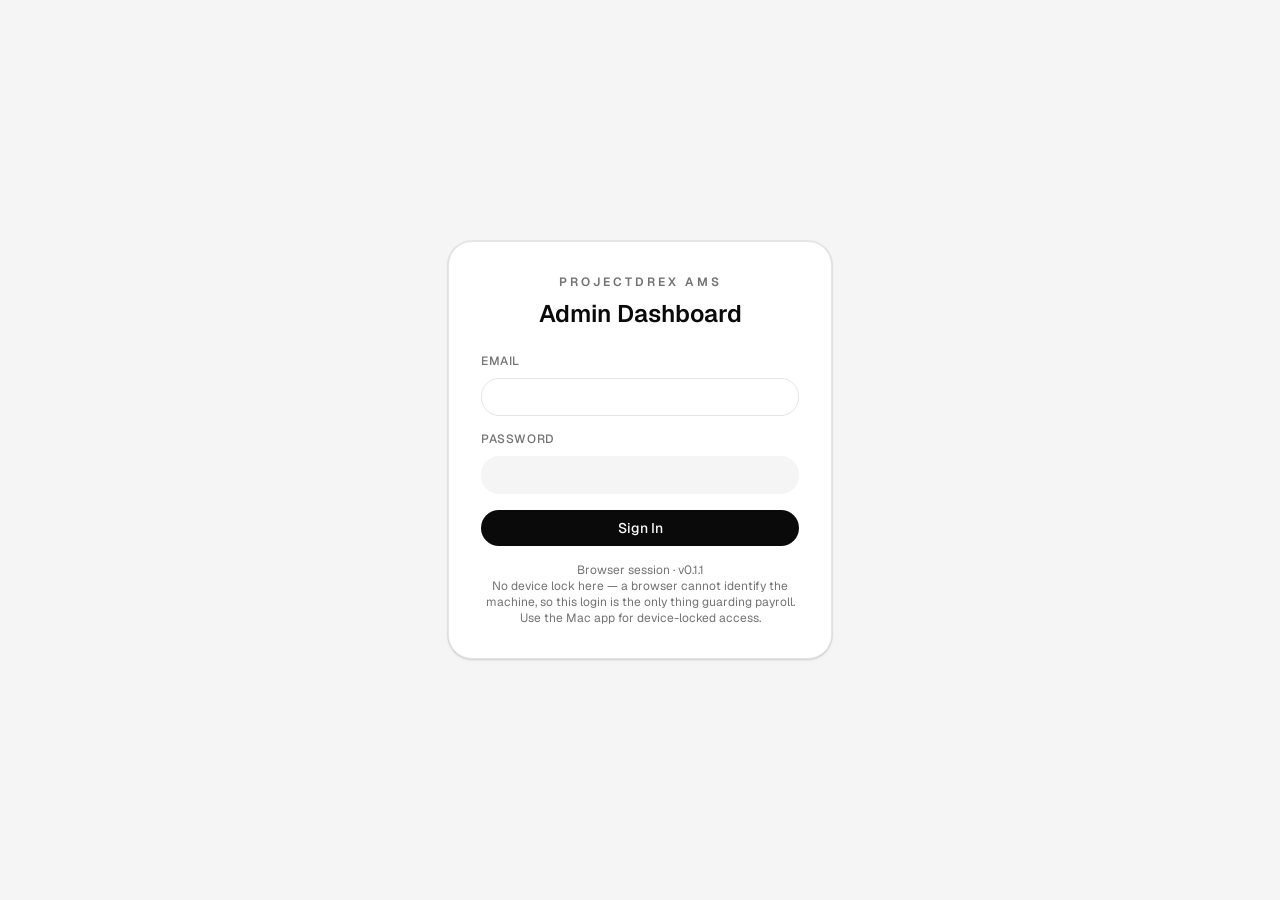
==== commit d8732dde: "Deploy: stop losing offline punches, touch keyboard fixes Co-Authored-By: Claude Opus 5 <noreply@ant" ====
--- a/admin.html
+++ b/admin.html
@@ -8,8 +8,8 @@
       content="default-src 'self'; script-src 'self'; style-src 'self' 'unsafe-inline'; connect-src 'self' https://*.supabase.co wss://*.supabase.co; img-src 'self' data:;"
     />
     <title>ProjectDrex AMS — Admin</title>
-    <script type="module" crossorigin src="./assets/main-BJzwP4fC.js"></script>
-    <link rel="stylesheet" crossorigin href="./assets/main-B3UZcov4.css">
+    <script type="module" crossorigin src="./assets/main-B_xD8pHh.js"></script>
+    <link rel="stylesheet" crossorigin href="./assets/main-UZMSL2xS.css">
   </head>
   <body data-ams-mode="admin">
     <div id="root"></div>
--- a/assets/main-UZMSL2xS.css
+++ b/assets/main-UZMSL2xS.css
@@ -0,0 +1,2 @@
+/*! tailwindcss v4.3.3 | MIT License | https://tailwindcss.com */
+@layer properties{@supports (((-webkit-hyphens:none)) and (not (margin-trim:inline))) or ((-moz-orient:inline) and (not (color:rgb(from red r g b)))){*,:before,:after,::backdrop{--tw-space-y-reverse:0;--tw-border-style:solid;--tw-font-weight:initial;--tw-tracking:initial;--tw-shadow:0 0 #0000;--tw-shadow-color:initial;--tw-shadow-alpha:100%;--tw-inset-shadow:0 0 #0000;--tw-inset-shadow-color:initial;--tw-inset-shadow-alpha:100%;--tw-ring-color:initial;--tw-ring-shadow:0 0 #0000;--tw-inset-ring-color:initial;--tw-inset-ring-shadow:0 0 #0000;--tw-ring-inset:initial;--tw-ring-offset-width:0px;--tw-ring-offset-color:#fff;--tw-ring-offset-shadow:0 0 #0000;--tw-outline-style:solid}}}@font-face{font-family:Geist Variable;font-style:normal;font-display:swap;font-weight:100 900;src:url(./geist-cyrillic-ext-wght-normal-DjL33-gN.woff2)format("woff2-variations");unicode-range:U+460-52F,U+1C80-1C8A,U+20B4,U+2DE0-2DFF,U+A640-A69F,U+FE2E-FE2F}@font-face{font-family:Geist Variable;font-style:normal;font-display:swap;font-weight:100 900;src:url(./geist-cyrillic-wght-normal-BEAKL7Jp.woff2)format("woff2-variations");unicode-range:U+301,U+400-45F,U+490-491,U+4B0-4B1,U+2116}@font-face{font-family:Geist Variable;font-style:normal;font-display:swap;font-weight:100 900;src:url(./geist-vietnamese-wght-normal-6IgcOCM7.woff2)format("woff2-variations");unicode-range:U+102-103,U+110-111,U+128-129,U+168-169,U+1A0-1A1,U+1AF-1B0,U+300-301,U+303-304,U+308-309,U+323,U+329,U+1EA0-1EF9,U+20AB}@font-face{font-family:Geist Variable;font-style:normal;font-display:swap;font-weight:100 900;src:url(./geist-latin-ext-wght-normal-DC-KSUi6.woff2)format("woff2-variations");unicode-range:U+100-2BA,U+2BD-2C5,U+2C7-2CC,U+2CE-2D7,U+2DD-2FF,U+304,U+308,U+329,U+1D00-1DBF,U+1E00-1E9F,U+1EF2-1EFF,U+2020,U+20A0-20AB,U+20AD-20C0,U+2113,U+2C60-2C7F,U+A720-A7FF}@font-face{font-family:Geist Variable;font-style:normal;font-display:swap;font-weight:100 900;src:url(./geist-latin-wght-normal-BgDaEnEv.woff2)format("woff2-variations");unicode-range:U+??,U+131,U+152-153,U+2BB-2BC,U+2C6,U+2DA,U+2DC,U+304,U+308,U+329,U+2000-206F,U+20AC,U+2122,U+2191,U+2193,U+2212,U+2215,U+FEFF,U+FFFD}@layer theme{:root,:host{--font-sans:"Geist Variable", Geist, Inter, -apple-system, BlinkMacSystemFont, "Segoe UI", sans-serif;--font-mono:ui-monospace, SFMono-Regular, Menlo, Monaco, Consolas, "Liberation Mono", "Courier New", monospace;--color-black:#000;--spacing:.25rem;--container-sm:24rem;--container-md:28rem;--container-lg:32rem;--container-2xl:42rem;--text-xs:.75rem;--text-xs--line-height:calc(1 / .75);--text-sm:.875rem;--text-sm--line-height:calc(1.25 / .875);--text-base:1rem;--text-base--line-height:calc(1.5 / 1);--text-lg:1.125rem;--text-lg--line-height:calc(1.75 / 1.125);--text-2xl:1.5rem;--text-2xl--line-height:calc(2 / 1.5);--font-weight-normal:400;--font-weight-medium:500;--font-weight-semibold:600;--font-weight-bold:700;--tracking-wide:.025em;--radius-lg:.5rem;--default-transition-duration:.15s;--default-transition-timing-function:cubic-bezier(.4, 0, .2, 1);--default-font-family:var(--font-sans);--default-mono-font-family:var(--font-mono);--color-canvas:#f5f5f5;--color-paper:#fff;--color-surface-alt:#fafafa;--color-ink:#0a0a0a;--color-ink-soft:#171717;--color-mid:#737373;--color-hairline:#e5e5e5;--color-ember:#e7000b;--radius-control:18px;--radius-card:24px;--radius-nested:10px}}@layer base{*,:after,:before,::backdrop{box-sizing:border-box;border:0 solid;margin:0;padding:0}::file-selector-button{box-sizing:border-box;border:0 solid;margin:0;padding:0}html,:host{-webkit-text-size-adjust:100%;tab-size:4;line-height:1.5;font-family:var(--default-font-family,-apple-system, BlinkMacSystemFont, "Segoe UI", Roboto, "Helvetica Neue", "Noto Sans", Arial, sans-serif, "Apple Color Emoji", "Segoe UI Emoji", "Segoe UI Symbol", "Noto Color Emoji");font-feature-settings:var(--default-font-feature-settings,normal);font-variation-settings:var(--default-font-variation-settings,normal);-webkit-tap-highlight-color:transparent}hr{height:0;color:inherit;border-top-width:1px}abbr:where([title]){-webkit-text-decoration:underline dotted;text-decoration:underline dotted}h1,h2,h3,h4,h5,h6{font-size:inherit;font-weight:inherit}a{color:inherit;-webkit-text-decoration:inherit;-webkit-text-decoration:inherit;-webkit-text-decoration:inherit;-webkit-text-decoration:inherit;text-decoration:inherit}b,strong{font-weight:bolder}code,kbd,samp,pre{font-family:var(--default-mono-font-family,ui-monospace, SFMono-Regular, Menlo, Monaco, Consolas, "Liberation Mono", "Courier New", monospace);font-feature-settings:var(--default-mono-font-feature-settings,normal);font-variation-settings:var(--default-mono-font-variation-settings,normal);font-size:1em}small{font-size:80%}sub,sup{vertical-align:baseline;font-size:75%;line-height:0;position:relative}sub{bottom:-.25em}sup{top:-.5em}table{text-indent:0;border-color:inherit;border-collapse:collapse}:-moz-focusring:where(:not(iframe)){outline:auto}progress{vertical-align:baseline}summary{display:list-item}ol,ul,menu{list-style:none}img,svg,video,canvas,audio,iframe,embed,object{vertical-align:middle;display:block}img,video{max-width:100%;height:auto}button,input,select,optgroup,textarea{font:inherit;font-feature-settings:inherit;font-variation-settings:inherit;letter-spacing:inherit;color:inherit;opacity:1;background-color:#0000;border-radius:0}::file-selector-button{font:inherit;font-feature-settings:inherit;font-variation-settings:inherit;letter-spacing:inherit;color:inherit;opacity:1;background-color:#0000;border-radius:0}:where(select:is([multiple],[size])) optgroup{font-weight:bolder}:where(select:is([multiple],[size])) optgroup option{padding-inline-start:20px}::file-selector-button{margin-inline-end:4px}::placeholder{opacity:1}@supports (not ((-webkit-appearance:-apple-pay-button))) or (contain-intrinsic-size:1px){::placeholder{color:currentColor}@supports (color:color-mix(in lab, red, red)){::placeholder{color:color-mix(in oklab, currentcolor 50%, transparent)}}}textarea{resize:vertical}::-webkit-search-decoration{-webkit-appearance:none}::-webkit-date-and-time-value{min-height:1lh;text-align:inherit}::-webkit-datetime-edit{display:inline-flex}::-webkit-datetime-edit-fields-wrapper{padding:0}::-webkit-datetime-edit{padding-block:0}::-webkit-datetime-edit-year-field{padding-block:0}::-webkit-datetime-edit-month-field{padding-block:0}::-webkit-datetime-edit-day-field{padding-block:0}::-webkit-datetime-edit-hour-field{padding-block:0}::-webkit-datetime-edit-minute-field{padding-block:0}::-webkit-datetime-edit-second-field{padding-block:0}::-webkit-datetime-edit-millisecond-field{padding-block:0}::-webkit-datetime-edit-meridiem-field{padding-block:0}::-webkit-calendar-picker-indicator{line-height:1}:-moz-ui-invalid{box-shadow:none}button,input:where([type=button],[type=reset],[type=submit]){appearance:button}::file-selector-button{appearance:button}::-webkit-inner-spin-button{height:auto}::-webkit-outer-spin-button{height:auto}[hidden]:where(:not([hidden=until-found])){display:none!important}html,body,#root{height:100%}body{background:var(--color-canvas);color:var(--color-ink);font-family:var(--font-sans);-webkit-font-smoothing:antialiased;font-feature-settings:"ss01" on, "cv11" on;-webkit-user-select:none;user-select:none;margin:0;font-size:14px;line-height:1.43}input,textarea,select{-webkit-user-select:text;user-select:text;font-family:inherit}}@layer components;@layer utilities{.invisible{visibility:hidden}.visible{visibility:visible}.fixed{position:fixed}.relative{position:relative}.static{position:static}.inset-0{inset:0}.z-50{z-index:50}.mx-auto{margin-inline:auto}.mt-0\.5{margin-top:calc(var(--spacing) * .5)}.mt-1{margin-top:var(--spacing)}.mt-1\.5{margin-top:calc(var(--spacing) * 1.5)}.mt-2{margin-top:calc(var(--spacing) * 2)}.mt-3{margin-top:calc(var(--spacing) * 3)}.mt-4{margin-top:calc(var(--spacing) * 4)}.mt-6{margin-top:calc(var(--spacing) * 6)}.mr-2{margin-right:calc(var(--spacing) * 2)}.mb-1{margin-bottom:var(--spacing)}.mb-2{margin-bottom:calc(var(--spacing) * 2)}.mb-3{margin-bottom:calc(var(--spacing) * 3)}.mb-4{margin-bottom:calc(var(--spacing) * 4)}.mb-5{margin-bottom:calc(var(--spacing) * 5)}.mb-6{margin-bottom:calc(var(--spacing) * 6)}.mb-10{margin-bottom:calc(var(--spacing) * 10)}.ml-1{margin-left:var(--spacing)}.ml-2{margin-left:calc(var(--spacing) * 2)}.ml-3{margin-left:calc(var(--spacing) * 3)}.block{display:block}.contents{display:contents}.flex{display:flex}.grid{display:grid}.hidden{display:none}.inline-flex{display:inline-flex}.table{display:table}.h-9{height:calc(var(--spacing) * 9)}.h-12{height:calc(var(--spacing) * 12)}.h-16{height:calc(var(--spacing) * 16)}.h-full{height:100%}.w-16{width:calc(var(--spacing) * 16)}.w-full{width:100%}.max-w-2xl{max-width:var(--container-2xl)}.max-w-lg{max-width:var(--container-lg)}.max-w-md{max-width:var(--container-md)}.max-w-sm{max-width:var(--container-sm)}.flex-1{flex:1}.shrink-0{flex-shrink:0}.border-collapse{border-collapse:collapse}.cursor-pointer{cursor:pointer}.list-inside{list-style-position:inside}.list-disc{list-style-type:disc}.grid-cols-2{grid-template-columns:repeat(2,minmax(0,1fr))}.grid-cols-4{grid-template-columns:repeat(4,minmax(0,1fr))}.grid-cols-5{grid-template-columns:repeat(5,minmax(0,1fr))}.grid-cols-\[220px_1fr\]{grid-template-columns:220px 1fr}.flex-col{flex-direction:column}.flex-wrap{flex-wrap:wrap}.items-center{align-items:center}.items-end{align-items:flex-end}.items-start{align-items:flex-start}.justify-between{justify-content:space-between}.justify-center{justify-content:center}.justify-end{justify-content:flex-end}.gap-1{gap:var(--spacing)}.gap-2{gap:calc(var(--spacing) * 2)}.gap-3{gap:calc(var(--spacing) * 3)}.gap-4{gap:calc(var(--spacing) * 4)}.gap-5{gap:calc(var(--spacing) * 5)}.gap-8{gap:calc(var(--spacing) * 8)}:where(.space-y-0\.5>:not(:last-child)){--tw-space-y-reverse:0;margin-block-start:calc(calc(var(--spacing) * .5) * var(--tw-space-y-reverse));margin-block-end:calc(calc(var(--spacing) * .5) * calc(1 - var(--tw-space-y-reverse)))}:where(.space-y-3>:not(:last-child)){--tw-space-y-reverse:0;margin-block-start:calc(calc(var(--spacing) * 3) * var(--tw-space-y-reverse));margin-block-end:calc(calc(var(--spacing) * 3) * calc(1 - var(--tw-space-y-reverse)))}:where(.space-y-4>:not(:last-child)){--tw-space-y-reverse:0;margin-block-start:calc(calc(var(--spacing) * 4) * var(--tw-space-y-reverse));margin-block-end:calc(calc(var(--spacing) * 4) * calc(1 - var(--tw-space-y-reverse)))}:where(.space-y-5>:not(:last-child)){--tw-space-y-reverse:0;margin-block-start:calc(calc(var(--spacing) * 5) * var(--tw-space-y-reverse));margin-block-end:calc(calc(var(--spacing) * 5) * calc(1 - var(--tw-space-y-reverse)))}.overflow-auto{overflow:auto}.overflow-hidden{overflow:hidden}.rounded{border-radius:.25rem}.rounded-\[18px\]{border-radius:18px}.rounded-full{border-radius:2147483647px}.rounded-lg{border-radius:var(--radius-lg)}.border{border-style:var(--tw-border-style);border-width:1px}.border-t{border-top-style:var(--tw-border-style);border-top-width:1px}.border-t-2{border-top-style:var(--tw-border-style);border-top-width:2px}.border-b{border-bottom-style:var(--tw-border-style);border-bottom-width:1px}.border-ember\/25{border-color:#e7000b40}@supports (color:color-mix(in lab, red, red)){.border-ember\/25{border-color:color-mix(in oklab, var(--color-ember) 25%, transparent)}}.border-ember\/30{border-color:#e7000b4d}@supports (color:color-mix(in lab, red, red)){.border-ember\/30{border-color:color-mix(in oklab, var(--color-ember) 30%, transparent)}}.border-hairline{border-color:var(--color-hairline)}.border-transparent{border-color:#0000}.bg-black\/60{background-color:#0009}@supports (color:color-mix(in lab, red, red)){.bg-black\/60{background-color:color-mix(in oklab, var(--color-black) 60%, transparent)}}.bg-canvas{background-color:var(--color-canvas)}.bg-ember\/5{background-color:#e7000b0d}@supports (color:color-mix(in lab, red, red)){.bg-ember\/5{background-color:color-mix(in oklab, var(--color-ember) 5%, transparent)}}.bg-ink{background-color:var(--color-ink)}.bg-ink-soft{background-color:var(--color-ink-soft)}.bg-paper{background-color:var(--color-paper)}.bg-surface-alt{background-color:var(--color-surface-alt)}.bg-transparent{background-color:#0000}.p-3{padding:calc(var(--spacing) * 3)}.p-4{padding:calc(var(--spacing) * 4)}.p-6{padding:calc(var(--spacing) * 6)}.p-8{padding:calc(var(--spacing) * 8)}.px-2{padding-inline:calc(var(--spacing) * 2)}.px-3{padding-inline:calc(var(--spacing) * 3)}.px-3\.5{padding-inline:calc(var(--spacing) * 3.5)}.px-4{padding-inline:calc(var(--spacing) * 4)}.px-6{padding-inline:calc(var(--spacing) * 6)}.px-8{padding-inline:calc(var(--spacing) * 8)}.py-0\.5{padding-block:calc(var(--spacing) * .5)}.py-1\.5{padding-block:calc(var(--spacing) * 1.5)}.py-2{padding-block:calc(var(--spacing) * 2)}.py-3{padding-block:calc(var(--spacing) * 3)}.py-4{padding-block:calc(var(--spacing) * 4)}.py-6{padding-block:calc(var(--spacing) * 6)}.py-10{padding-block:calc(var(--spacing) * 10)}.text-center{text-align:center}.text-left{text-align:left}.text-right{text-align:right}.font-mono{font-family:var(--font-mono)}.text-display{letter-spacing:-2.4px;font-size:48px;font-weight:600;line-height:1.1}.text-heading{letter-spacing:-.75px;font-size:30px;font-weight:600;line-height:1.2}.text-heading-sm{letter-spacing:-.6px;font-size:24px;font-weight:600;line-height:1.33}.text-caption{letter-spacing:.6px;font-size:12px;line-height:1.33}.text-2xl{font-size:var(--text-2xl);line-height:var(--tw-leading,var(--text-2xl--line-height))}.text-base{font-size:var(--text-base);line-height:var(--tw-leading,var(--text-base--line-height))}.text-lg{font-size:var(--text-lg);line-height:var(--tw-leading,var(--text-lg--line-height))}.text-sm{font-size:var(--text-sm);line-height:var(--tw-leading,var(--text-sm--line-height))}.text-xs{font-size:var(--text-xs);line-height:var(--tw-leading,var(--text-xs--line-height))}.text-\[12px\]{font-size:12px}.text-\[14px\]{font-size:14px}.text-\[15px\]{font-size:15px}.text-\[18px\]{font-size:18px}.text-\[28px\]{font-size:28px}.font-bold{--tw-font-weight:var(--font-weight-bold);font-weight:var(--font-weight-bold)}.font-medium{--tw-font-weight:var(--font-weight-medium);font-weight:var(--font-weight-medium)}.font-normal{--tw-font-weight:var(--font-weight-normal);font-weight:var(--font-weight-normal)}.font-semibold{--tw-font-weight:var(--font-weight-semibold);font-weight:var(--font-weight-semibold)}.tracking-\[0\.15em\]{--tw-tracking:.15em;letter-spacing:.15em}.tracking-\[0\.25em\]{--tw-tracking:.25em;letter-spacing:.25em}.tracking-wide{--tw-tracking:var(--tracking-wide);letter-spacing:var(--tracking-wide)}.break-all{word-break:break-all}.whitespace-nowrap{white-space:nowrap}.text-ember{color:var(--color-ember)}.text-ink{color:var(--color-ink)}.text-ink-soft{color:var(--color-ink-soft)}.text-mid{color:var(--color-mid)}.text-paper{color:var(--color-paper)}.text-surface-alt{color:var(--color-surface-alt)}.capitalize{text-transform:capitalize}.uppercase{text-transform:uppercase}.tnum{font-variant-numeric:tabular-nums}.accent-ink{accent-color:var(--color-ink)}.shadow{--tw-shadow:0 1px 3px 0 var(--tw-shadow-color,#0000001a), 0 1px 2px -1px var(--tw-shadow-color,#0000001a);box-shadow:var(--tw-inset-shadow), var(--tw-inset-ring-shadow), var(--tw-ring-offset-shadow), var(--tw-ring-shadow), var(--tw-shadow)}.card-elevation{box-shadow:0 0 0 1px #1717170d,0 1px 3px #0000001a,0 1px 2px -1px #0000001a}.outline{outline-style:var(--tw-outline-style);outline-width:1px}.transition-colors{transition-property:color,background-color,border-color,outline-color,text-decoration-color,fill,stroke,--tw-gradient-from,--tw-gradient-via,--tw-gradient-to;transition-timing-function:var(--tw-ease,var(--default-transition-timing-function));transition-duration:var(--tw-duration,var(--default-transition-duration))}.outline-none{--tw-outline-style:none;outline-style:none}.placeholder\:text-mid::placeholder{color:var(--color-mid)}@media (hover:hover){.hover\:bg-canvas:hover{background-color:var(--color-canvas)}.hover\:bg-ember\/5:hover{background-color:#e7000b0d}@supports (color:color-mix(in lab, red, red)){.hover\:bg-ember\/5:hover{background-color:color-mix(in oklab, var(--color-ember) 5%, transparent)}}.hover\:bg-hairline:hover{background-color:var(--color-hairline)}.hover\:bg-ink-soft:hover{background-color:var(--color-ink-soft)}.hover\:bg-surface-alt:hover{background-color:var(--color-surface-alt)}.hover\:text-ink:hover{color:var(--color-ink)}.hover\:underline:hover{text-decoration-line:underline}}.focus\:border-hairline:focus{border-color:var(--color-hairline)}.focus\:bg-paper:focus{background-color:var(--color-paper)}.disabled\:cursor-not-allowed:disabled{cursor:not-allowed}.disabled\:opacity-40:disabled{opacity:.4}}@property --tw-space-y-reverse{syntax:"*";inherits:false;initial-value:0}@property --tw-border-style{syntax:"*";inherits:false;initial-value:solid}@property --tw-font-weight{syntax:"*";inherits:false}@property --tw-tracking{syntax:"*";inherits:false}@property --tw-shadow{syntax:"*";inherits:false;initial-value:0 0 #0000}@property --tw-shadow-color{syntax:"*";inherits:false}@property --tw-shadow-alpha{syntax:"<percentage>";inherits:false;initial-value:100%}@property --tw-inset-shadow{syntax:"*";inherits:false;initial-value:0 0 #0000}@property --tw-inset-shadow-color{syntax:"*";inherits:false}@property --tw-inset-shadow-alpha{syntax:"<percentage>";inherits:false;initial-value:100%}@property --tw-ring-color{syntax:"*";inherits:false}@property --tw-ring-shadow{syntax:"*";inherits:false;initial-value:0 0 #0000}@property --tw-inset-ring-color{syntax:"*";inherits:false}@property --tw-inset-ring-shadow{syntax:"*";inherits:false;initial-value:0 0 #0000}@property --tw-ring-inset{syntax:"*";inherits:false}@property --tw-ring-offset-width{syntax:"<length>";inherits:false;initial-value:0}@property --tw-ring-offset-color{syntax:"*";inherits:false;initial-value:#fff}@property --tw-ring-offset-shadow{syntax:"*";inherits:false;initial-value:0 0 #0000}@property --tw-outline-style{syntax:"*";inherits:false;initial-value:solid}
